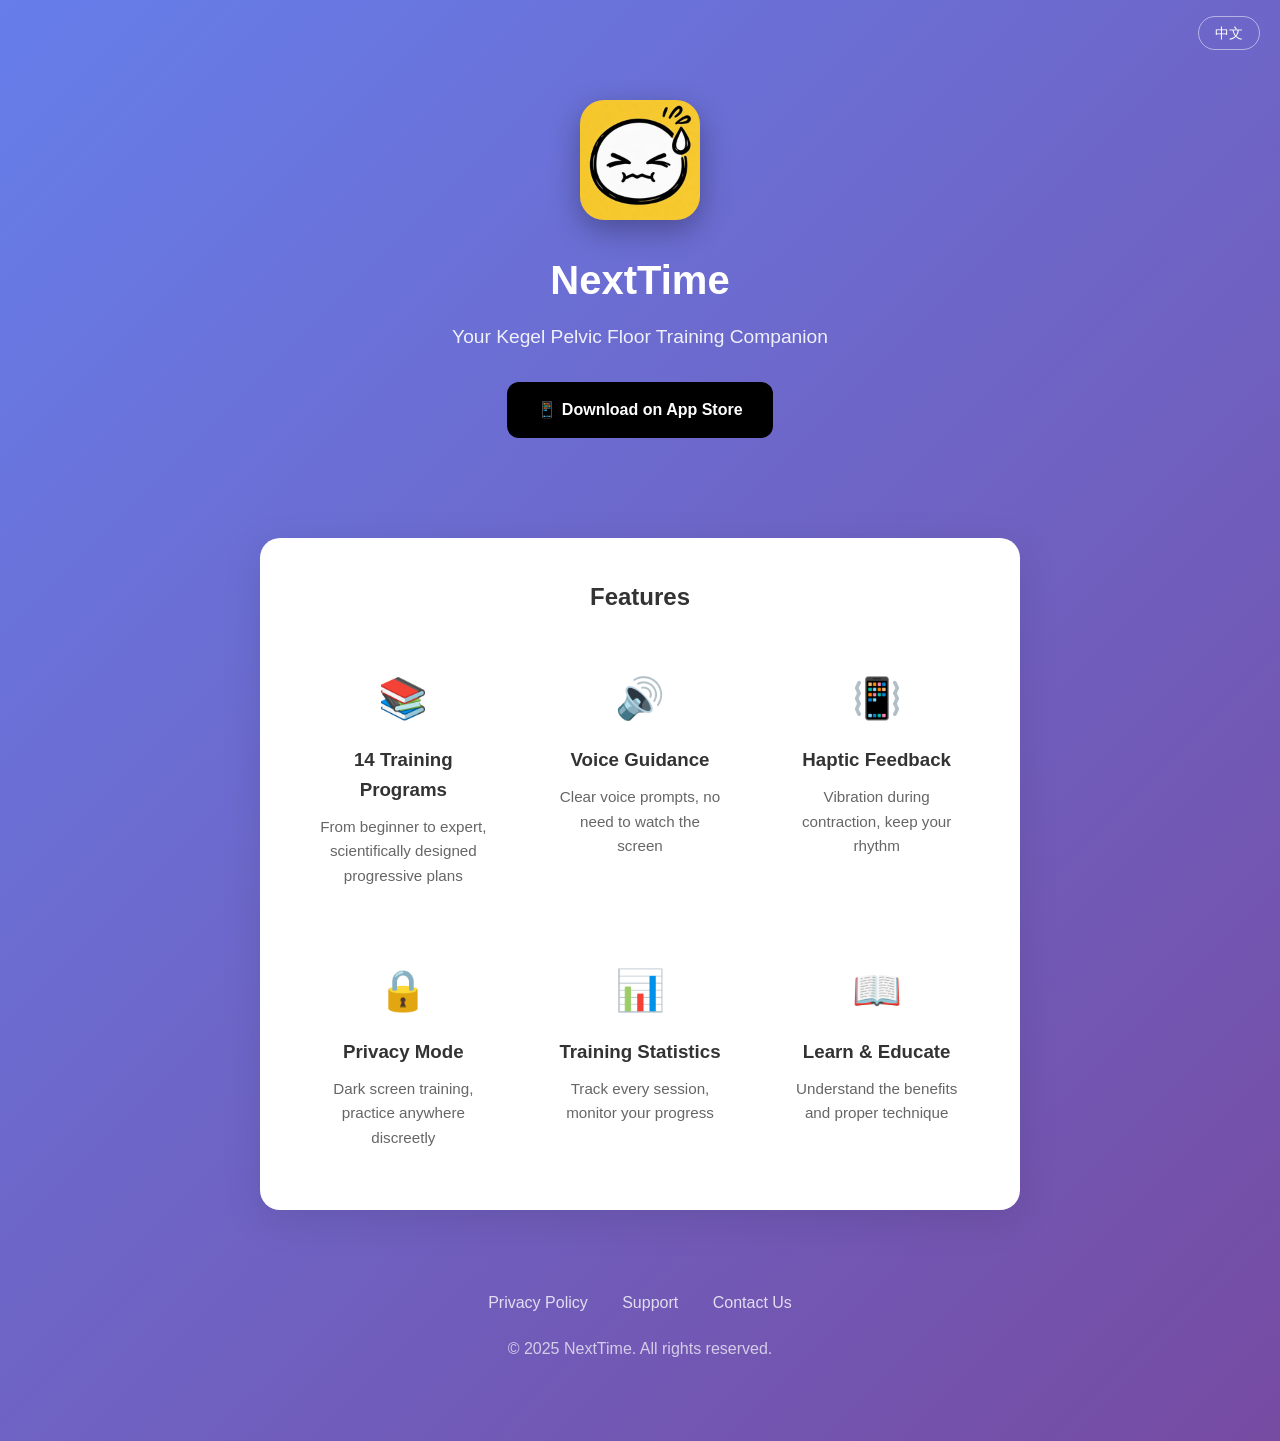
==== docs/index_en.html @ a6345c1b "Initial commit: NextTime - Kegel training app Features: - 14 training programs from beginner to expe" ====
<!DOCTYPE html>
<html lang="en">
<head>
    <meta charset="UTF-8">
    <meta name="viewport" content="width=device-width, initial-scale=1.0">
    <title>NextTime - Kegel Pelvic Floor Training</title>
    <style>
        * {
            margin: 0;
            padding: 0;
            box-sizing: border-box;
        }
        body {
            font-family: -apple-system, BlinkMacSystemFont, 'Segoe UI', Roboto, Helvetica, Arial, sans-serif;
            line-height: 1.6;
            color: #333;
            background: linear-gradient(135deg, #667eea 0%, #764ba2 100%);
            min-height: 100vh;
        }
        .container {
            max-width: 800px;
            margin: 0 auto;
            padding: 40px 20px;
        }
        .hero {
            text-align: center;
            color: white;
            padding: 60px 20px;
        }
        .app-icon {
            width: 120px;
            height: 120px;
            border-radius: 24px;
            margin-bottom: 20px;
            box-shadow: 0 10px 30px rgba(0,0,0,0.3);
        }
        .hero h1 {
            font-size: 2.5em;
            margin-bottom: 10px;
        }
        .hero .subtitle {
            font-size: 1.2em;
            opacity: 0.9;
            margin-bottom: 30px;
        }
        .download-btn {
            display: inline-block;
            background: #000;
            color: white;
            padding: 15px 30px;
            border-radius: 12px;
            text-decoration: none;
            font-weight: 600;
            transition: transform 0.2s;
        }
        .download-btn:hover {
            transform: scale(1.05);
        }
        .features {
            background: white;
            border-radius: 20px;
            padding: 40px;
            margin: 40px 0;
            box-shadow: 0 10px 40px rgba(0,0,0,0.1);
        }
        .features h2 {
            text-align: center;
            margin-bottom: 30px;
            color: #333;
        }
        .feature-grid {
            display: grid;
            grid-template-columns: repeat(auto-fit, minmax(200px, 1fr));
            gap: 30px;
        }
        .feature {
            text-align: center;
            padding: 20px;
        }
        .feature-icon {
            font-size: 40px;
            margin-bottom: 15px;
        }
        .feature h3 {
            margin-bottom: 10px;
            color: #333;
        }
        .feature p {
            color: #666;
            font-size: 0.95em;
        }
        .footer {
            text-align: center;
            padding: 40px 20px;
            color: white;
        }
        .footer a {
            color: white;
            margin: 0 15px;
            text-decoration: none;
            opacity: 0.8;
        }
        .footer a:hover {
            opacity: 1;
        }
        .lang-switch {
            position: absolute;
            top: 20px;
            right: 20px;
        }
        .lang-switch a {
            color: white;
            text-decoration: none;
            padding: 8px 16px;
            border: 1px solid rgba(255,255,255,0.5);
            border-radius: 20px;
            font-size: 14px;
        }
    </style>
</head>
<body>
    <div class="lang-switch">
        <a href="index.html">中文</a>
    </div>

    <div class="container">
        <div class="hero">
            <img src="icon.png" alt="NextTime" class="app-icon">
            <h1>NextTime</h1>
            <p class="subtitle">Your Kegel Pelvic Floor Training Companion</p>
            <a href="https://apps.apple.com/app/nexttime" class="download-btn">
                📱 Download on App Store
            </a>
        </div>

        <div class="features">
            <h2>Features</h2>
            <div class="feature-grid">
                <div class="feature">
                    <div class="feature-icon">📚</div>
                    <h3>14 Training Programs</h3>
                    <p>From beginner to expert, scientifically designed progressive plans</p>
                </div>
                <div class="feature">
                    <div class="feature-icon">🔊</div>
                    <h3>Voice Guidance</h3>
                    <p>Clear voice prompts, no need to watch the screen</p>
                </div>
                <div class="feature">
                    <div class="feature-icon">📳</div>
                    <h3>Haptic Feedback</h3>
                    <p>Vibration during contraction, keep your rhythm</p>
                </div>
                <div class="feature">
                    <div class="feature-icon">🔒</div>
                    <h3>Privacy Mode</h3>
                    <p>Dark screen training, practice anywhere discreetly</p>
                </div>
                <div class="feature">
                    <div class="feature-icon">📊</div>
                    <h3>Training Statistics</h3>
                    <p>Track every session, monitor your progress</p>
                </div>
                <div class="feature">
                    <div class="feature-icon">📖</div>
                    <h3>Learn & Educate</h3>
                    <p>Understand the benefits and proper technique</p>
                </div>
            </div>
        </div>

        <div class="footer">
            <p>
                <a href="privacy.html">Privacy Policy</a>
                <a href="support.html">Support</a>
                <a href="mailto:nikefd@gmail.com">Contact Us</a>
            </p>
            <p style="margin-top: 20px; opacity: 0.7;">
                © 2025 NextTime. All rights reserved.
            </p>
        </div>
    </div>
</body>
</html>
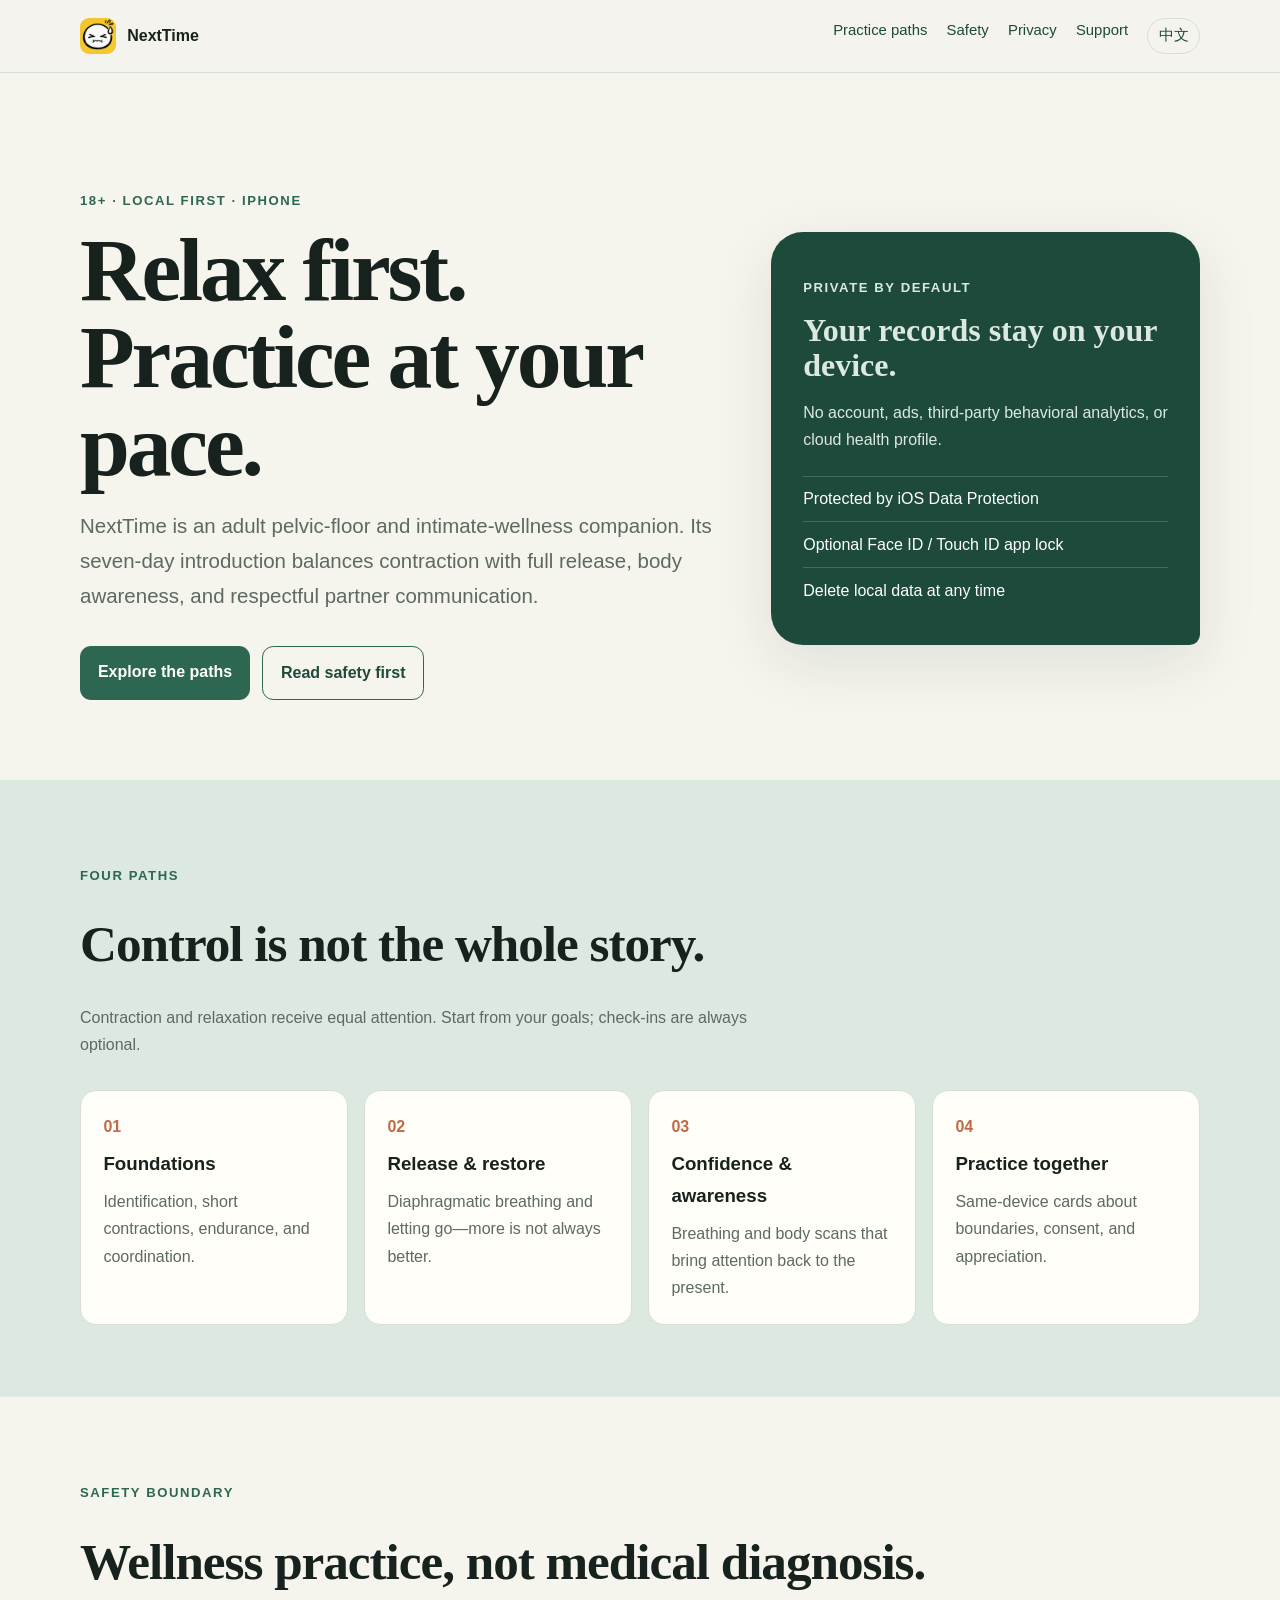
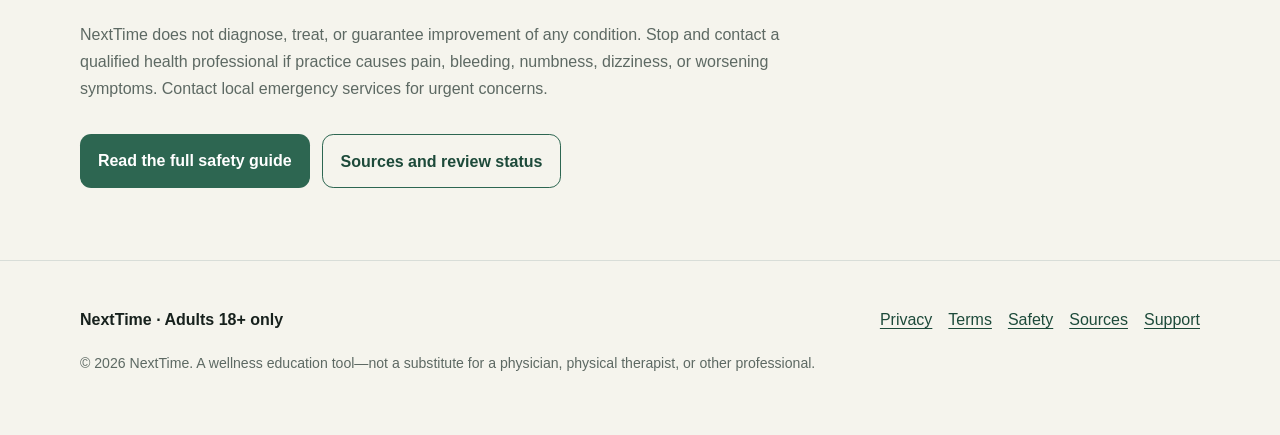
==== commit de88a67c: "feat: prepare milestone C validation" ====
--- a/docs/index_en.html
+++ b/docs/index_en.html
@@ -1,184 +1,8 @@
-<!DOCTYPE html>
-<html lang="en">
-<head>
-    <meta charset="UTF-8">
-    <meta name="viewport" content="width=device-width, initial-scale=1.0">
-    <title>NextTime - Kegel Pelvic Floor Training</title>
-    <style>
-        * {
-            margin: 0;
-            padding: 0;
-            box-sizing: border-box;
-        }
-        body {
-            font-family: -apple-system, BlinkMacSystemFont, 'Segoe UI', Roboto, Helvetica, Arial, sans-serif;
-            line-height: 1.6;
-            color: #333;
-            background: linear-gradient(135deg, #667eea 0%, #764ba2 100%);
-            min-height: 100vh;
-        }
-        .container {
-            max-width: 800px;
-            margin: 0 auto;
-            padding: 40px 20px;
-        }
-        .hero {
-            text-align: center;
-            color: white;
-            padding: 60px 20px;
-        }
-        .app-icon {
-            width: 120px;
-            height: 120px;
-            border-radius: 24px;
-            margin-bottom: 20px;
-            box-shadow: 0 10px 30px rgba(0,0,0,0.3);
-        }
-        .hero h1 {
-            font-size: 2.5em;
-            margin-bottom: 10px;
-        }
-        .hero .subtitle {
-            font-size: 1.2em;
-            opacity: 0.9;
-            margin-bottom: 30px;
-        }
-        .download-btn {
-            display: inline-block;
-            background: #000;
-            color: white;
-            padding: 15px 30px;
-            border-radius: 12px;
-            text-decoration: none;
-            font-weight: 600;
-            transition: transform 0.2s;
-        }
-        .download-btn:hover {
-            transform: scale(1.05);
-        }
-        .features {
-            background: white;
-            border-radius: 20px;
-            padding: 40px;
-            margin: 40px 0;
-            box-shadow: 0 10px 40px rgba(0,0,0,0.1);
-        }
-        .features h2 {
-            text-align: center;
-            margin-bottom: 30px;
-            color: #333;
-        }
-        .feature-grid {
-            display: grid;
-            grid-template-columns: repeat(auto-fit, minmax(200px, 1fr));
-            gap: 30px;
-        }
-        .feature {
-            text-align: center;
-            padding: 20px;
-        }
-        .feature-icon {
-            font-size: 40px;
-            margin-bottom: 15px;
-        }
-        .feature h3 {
-            margin-bottom: 10px;
-            color: #333;
-        }
-        .feature p {
-            color: #666;
-            font-size: 0.95em;
-        }
-        .footer {
-            text-align: center;
-            padding: 40px 20px;
-            color: white;
-        }
-        .footer a {
-            color: white;
-            margin: 0 15px;
-            text-decoration: none;
-            opacity: 0.8;
-        }
-        .footer a:hover {
-            opacity: 1;
-        }
-        .lang-switch {
-            position: absolute;
-            top: 20px;
-            right: 20px;
-        }
-        .lang-switch a {
-            color: white;
-            text-decoration: none;
-            padding: 8px 16px;
-            border: 1px solid rgba(255,255,255,0.5);
-            border-radius: 20px;
-            font-size: 14px;
-        }
-    </style>
-</head>
-<body>
-    <div class="lang-switch">
-        <a href="index.html">中文</a>
-    </div>
-
-    <div class="container">
-        <div class="hero">
-            <img src="icon.png" alt="NextTime" class="app-icon">
-            <h1>NextTime</h1>
-            <p class="subtitle">Your Kegel Pelvic Floor Training Companion</p>
-            <a href="https://apps.apple.com/app/nexttime" class="download-btn">
-                📱 Download on App Store
-            </a>
-        </div>
-
-        <div class="features">
-            <h2>Features</h2>
-            <div class="feature-grid">
-                <div class="feature">
-                    <div class="feature-icon">📚</div>
-                    <h3>14 Training Programs</h3>
-                    <p>From beginner to expert, scientifically designed progressive plans</p>
-                </div>
-                <div class="feature">
-                    <div class="feature-icon">🔊</div>
-                    <h3>Voice Guidance</h3>
-                    <p>Clear voice prompts, no need to watch the screen</p>
-                </div>
-                <div class="feature">
-                    <div class="feature-icon">📳</div>
-                    <h3>Haptic Feedback</h3>
-                    <p>Vibration during contraction, keep your rhythm</p>
-                </div>
-                <div class="feature">
-                    <div class="feature-icon">🔒</div>
-                    <h3>Privacy Mode</h3>
-                    <p>Dark screen training, practice anywhere discreetly</p>
-                </div>
-                <div class="feature">
-                    <div class="feature-icon">📊</div>
-                    <h3>Training Statistics</h3>
-                    <p>Track every session, monitor your progress</p>
-                </div>
-                <div class="feature">
-                    <div class="feature-icon">📖</div>
-                    <h3>Learn & Educate</h3>
-                    <p>Understand the benefits and proper technique</p>
-                </div>
-            </div>
-        </div>
-
-        <div class="footer">
-            <p>
-                <a href="privacy.html">Privacy Policy</a>
-                <a href="support.html">Support</a>
-                <a href="mailto:nikefd@gmail.com">Contact Us</a>
-            </p>
-            <p style="margin-top: 20px; opacity: 0.7;">
-                © 2025 NextTime. All rights reserved.
-            </p>
-        </div>
-    </div>
-</body>
-</html>
+<!doctype html>
+<html lang="en"><head><meta charset="utf-8"><meta name="viewport" content="width=device-width,initial-scale=1"><meta name="description" content="NextTime is a local-first iPhone app for adult pelvic-floor practice, relaxation, awareness, and partner communication."><title>NextTime | Private adult wellness practice</title><link rel="stylesheet" href="styles.css"></head>
+<body><a class="skip" href="#main">Skip to main content</a>
+<header class="site-header"><nav class="shell nav" aria-label="Main navigation"><a class="brand" href="index_en.html"><img src="icon.png" alt=""><span>NextTime</span></a><div class="nav-links"><a href="#routes">Practice paths</a><a href="safety_en.html">Safety</a><a href="privacy_en.html">Privacy</a><a href="support_en.html">Support</a><a class="lang" href="index.html" lang="zh-CN">中文</a></div></nav></header>
+<main id="main"><section class="shell hero"><div><p class="eyebrow">18+ · Local first · iPhone</p><h1>Relax first. Practice at your pace.</h1><p class="lede">NextTime is an adult pelvic-floor and intimate-wellness companion. Its seven-day introduction balances contraction with full release, body awareness, and respectful partner communication.</p><div class="actions"><a class="button" href="#routes">Explore the paths</a><a class="button secondary" href="safety_en.html">Read safety first</a></div></div><aside class="hero-card" aria-label="Privacy summary"><p class="eyebrow">PRIVATE BY DEFAULT</p><p class="big">Your records stay on your device.</p><p>No account, ads, third-party behavioral analytics, or cloud health profile.</p><ul class="privacy-list"><li>Protected by iOS Data Protection</li><li>Optional Face ID / Touch ID app lock</li><li>Delete local data at any time</li></ul></aside></section>
+<section class="section alt" id="routes"><div class="shell"><p class="eyebrow">Four paths</p><h2>Control is not the whole story.</h2><p class="intro">Contraction and relaxation receive equal attention. Start from your goals; check-ins are always optional.</p><div class="grid"><article class="card"><span class="number">01</span><h3>Foundations</h3><p>Identification, short contractions, endurance, and coordination.</p></article><article class="card"><span class="number">02</span><h3>Release &amp; restore</h3><p>Diaphragmatic breathing and letting go—more is not always better.</p></article><article class="card"><span class="number">03</span><h3>Confidence &amp; awareness</h3><p>Breathing and body scans that bring attention back to the present.</p></article><article class="card"><span class="number">04</span><h3>Practice together</h3><p>Same-device cards about boundaries, consent, and appreciation.</p></article></div></div></section>
+<section class="section"><div class="shell"><p class="eyebrow">Safety boundary</p><h2>Wellness practice, not medical diagnosis.</h2><p class="intro">NextTime does not diagnose, treat, or guarantee improvement of any condition. Stop and contact a qualified health professional if practice causes pain, bleeding, numbness, dizziness, or worsening symptoms. Contact local emergency services for urgent concerns.</p><div class="actions"><a class="button" href="safety_en.html">Read the full safety guide</a><a class="button secondary" href="sources_en.html">Sources and review status</a></div></div></section></main>
+<footer class="site-footer"><div class="shell"><div class="footer-row"><strong>NextTime · Adults 18+ only</strong><div class="footer-links"><a href="privacy_en.html">Privacy</a><a href="terms_en.html">Terms</a><a href="safety_en.html">Safety</a><a href="sources_en.html">Sources</a><a href="support_en.html">Support</a></div></div><p class="fine">© 2026 NextTime. A wellness education tool—not a substitute for a physician, physical therapist, or other professional.</p></div></footer></body></html>
--- a/docs/styles.css
+++ b/docs/styles.css
@@ -0,0 +1,39 @@
+:root { color-scheme: light; --ink:#17211d; --muted:#5d6963; --paper:#f5f4ed; --card:#fffef9; --sage:#2d6651; --sage-dark:#1d4a3a; --mist:#dce9e1; --line:#d8ddd8; --warm:#bf6b48; --shadow:0 18px 60px rgba(31,56,45,.10); }
+* { box-sizing:border-box; }
+html { scroll-behavior:smooth; }
+body { margin:0; color:var(--ink); background:var(--paper); font-family:-apple-system,BlinkMacSystemFont,"Segoe UI",sans-serif; line-height:1.7; }
+a { color:var(--sage-dark); text-underline-offset:.18em; } a:hover { color:var(--warm); }
+a:focus-visible,button:focus-visible { outline:3px solid var(--warm); outline-offset:4px; }
+.skip { position:absolute; left:-9999px; top:1rem; } .skip:focus { left:1rem; z-index:10; background:white; padding:.65rem 1rem; border-radius:.5rem; }
+.shell { width:min(1120px,calc(100% - 2rem)); margin:0 auto; }
+.site-header { border-bottom:1px solid var(--line); background:rgba(245,244,237,.94); }
+.nav { min-height:72px; display:flex; align-items:center; gap:1.25rem; }
+.brand { display:inline-flex; align-items:center; gap:.7rem; color:var(--ink); text-decoration:none; font-weight:750; }
+.brand img { width:36px; height:36px; border-radius:9px; }
+.nav-links { margin-left:auto; display:flex; flex-wrap:wrap; justify-content:flex-end; gap:.85rem 1.2rem; }
+.nav-links a { font-size:.93rem; text-decoration:none; } .lang { padding:.28rem .65rem; border:1px solid var(--line); border-radius:99px; }
+.hero { display:grid; grid-template-columns:1.2fr .8fr; gap:3rem; align-items:center; padding:6.5rem 0 5rem; }
+.eyebrow { color:var(--sage); font-size:.82rem; font-weight:800; letter-spacing:.12em; text-transform:uppercase; }
+h1 { margin:.55rem 0 1rem; max-width:760px; font-family:Georgia,"Times New Roman",serif; font-size:clamp(2.5rem,7vw,5.6rem); line-height:.98; letter-spacing:-.035em; }
+.lede { max-width:680px; color:var(--muted); font-size:clamp(1.05rem,2vw,1.28rem); }
+.actions { display:flex; flex-wrap:wrap; gap:.75rem; margin-top:2rem; }
+.button { display:inline-block; padding:.78rem 1.12rem; border-radius:.7rem; background:var(--sage); color:white; text-decoration:none; font-weight:700; }
+.button:hover { background:var(--sage-dark); color:white; } .button.secondary { color:var(--sage-dark); background:transparent; border:1px solid var(--sage); }
+.hero-card { padding:2rem; border-radius:2rem 2rem .65rem 2rem; background:var(--sage-dark); color:white; box-shadow:var(--shadow); }
+.hero-card .big { margin:.3rem 0 1rem; font:700 2rem/1.1 Georgia,serif; } .hero-card p { color:#dce9e1; }
+.privacy-list { list-style:none; padding:0; margin:1.4rem 0 0; } .privacy-list li { padding:.55rem 0; border-top:1px solid rgba(255,255,255,.18); }
+.section { padding:4.5rem 0; } .section.alt { background:var(--mist); }
+.section h2,.article h1 { font-family:Georgia,"Times New Roman",serif; letter-spacing:-.02em; }
+.section h2 { margin:0 0 .75rem; font-size:clamp(2rem,4vw,3.2rem); } .intro { color:var(--muted); max-width:700px; margin-bottom:2rem; }
+.grid { display:grid; grid-template-columns:repeat(4,1fr); gap:1rem; }
+.card { min-height:190px; padding:1.4rem; background:var(--card); border:1px solid var(--line); border-radius:1rem; }
+.card .number { color:var(--warm); font-weight:800; } .card h3 { margin:.5rem 0; } .card p { margin:0; color:var(--muted); }
+.callout { margin:2rem 0; padding:1.2rem 1.35rem; border-left:4px solid var(--warm); background:#fff8f2; }
+.status { display:inline-flex; gap:.45rem; align-items:center; padding:.3rem .7rem; border-radius:999px; background:#fff0e8; color:#873e25; font-size:.9rem; font-weight:700; }
+.article { width:min(790px,calc(100% - 2rem)); margin:0 auto; padding:4rem 0 6rem; } .article h1 { font-size:clamp(2.4rem,6vw,4.5rem); line-height:1; }
+.article h2 { margin-top:2.5rem; font-size:1.55rem; } .article h3 { margin-top:1.7rem; } .article li { margin-bottom:.55rem; } .meta { color:var(--muted); } .source-list li { margin-bottom:1.2rem; }
+.site-footer { padding:2.8rem 0; border-top:1px solid var(--line); } .footer-row { display:flex; justify-content:space-between; gap:1.5rem; flex-wrap:wrap; }
+.footer-links { display:flex; flex-wrap:wrap; gap:.7rem 1rem; } .fine { margin-top:1.2rem; color:var(--muted); font-size:.88rem; }
+@media (max-width:780px) { .nav{align-items:flex-start;padding:1rem 0}.nav-links a:not(.lang){display:none}.hero{grid-template-columns:1fr;padding:4rem 0}.grid{grid-template-columns:1fr 1fr} }
+@media (max-width:520px) { .grid{grid-template-columns:1fr}.hero-card{border-radius:1.25rem 1.25rem .5rem 1.25rem} }
+@media (prefers-reduced-motion:reduce) { html{scroll-behavior:auto} }
